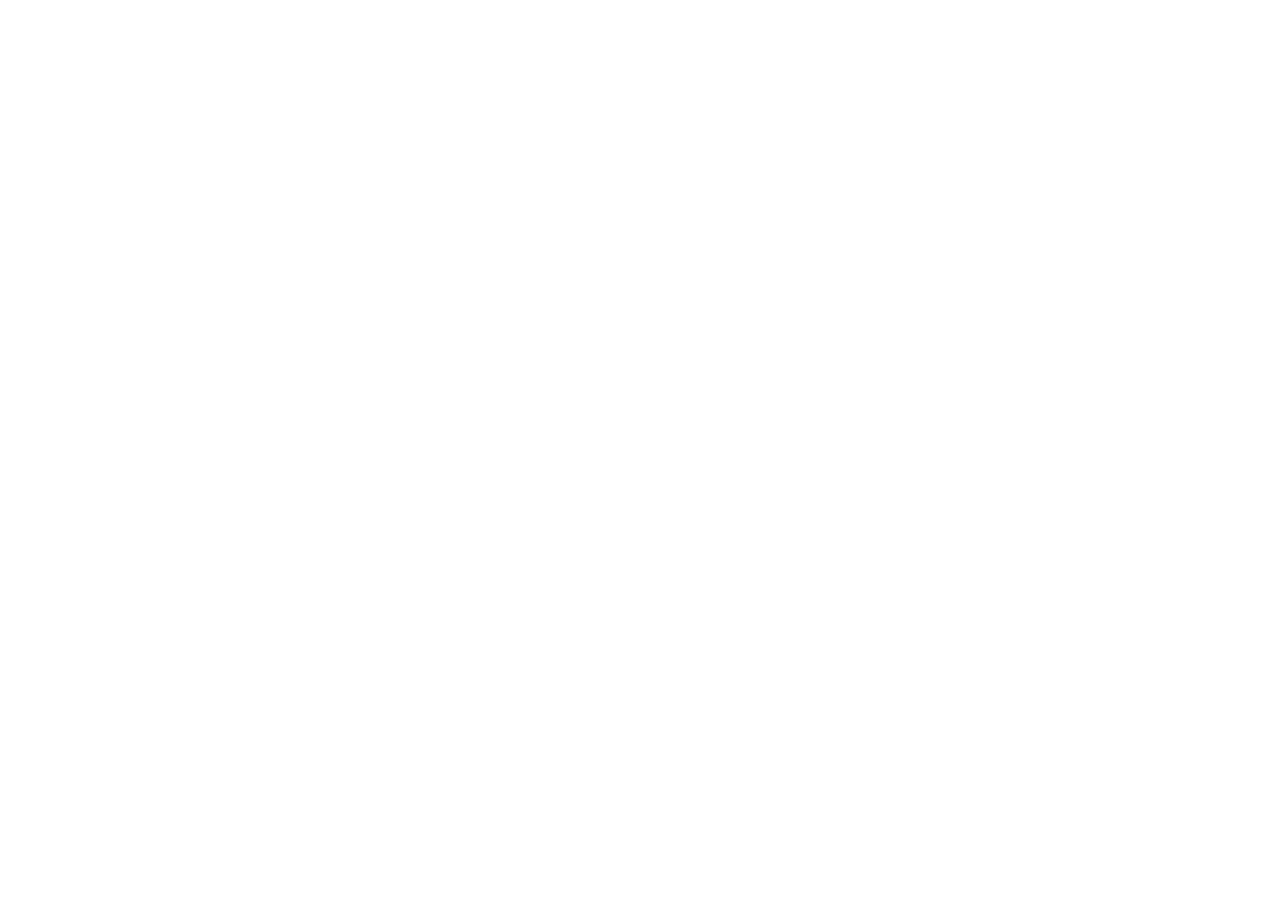
==== index.html @ 2296fc67 "Start" ====
<!DOCTYPE html>
<html lang="en">
  <head>
    <meta charset="UTF-8" />
    <meta name="viewport" content="width=device-width, initial-scale=1.0" />
    <title>NameShop</title>
    <link rel="preconnect" href="https://fonts.googleapis.com" />
    <link rel="preconnect" href="https://fonts.gstatic.com" crossorigin />
    <link
      href="https://fonts.googleapis.com/css2?family=Inter:ital,opsz,wght@0,14..32,100..900;1,14..32,100..900&family=Montserrat:ital,wght@0,100..900;1,100..900&display=swap"
      rel="stylesheet"
    />
  </head>
  <body>
    <header class="navbar">
      <div class="container">
        
      </div>
      <!-- /.container -->
    </header>
  </body>
</html>
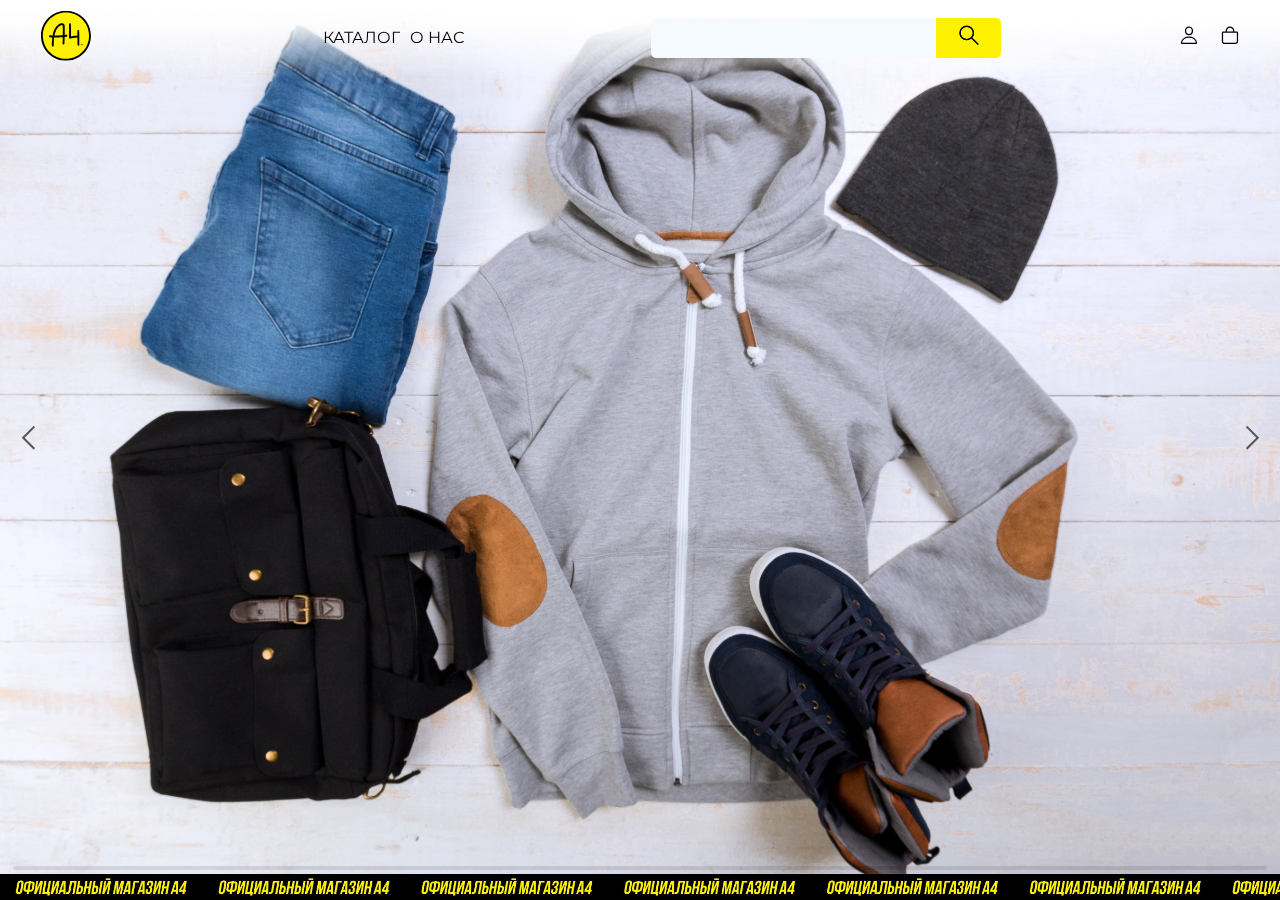
==== commit f0558e98: "Made header, banner and running-line" ====
--- a/index.html
+++ b/index.html
@@ -10,13 +10,100 @@
       href="https://fonts.googleapis.com/css2?family=Inter:ital,opsz,wght@0,14..32,100..900;1,14..32,100..900&family=Montserrat:ital,wght@0,100..900;1,100..900&display=swap"
       rel="stylesheet"
     />
+    <link
+      rel="stylesheet"
+      href="https://cdn.jsdelivr.net/npm/swiper@11/swiper-bundle.min.css"
+    />
+    <link rel="stylesheet" href="css/style.css" />
   </head>
   <body>
     <header class="navbar">
       <div class="container">
-        
+        <div class="navbar-top">
+          <a href="#" class="logo">
+            <img src="img/logo.svg" alt="Logo: NameShop" class="logo__image" />
+          </a>
+
+          <nav class="nav">
+            <a href="#" class="nav__links">Каталог</a>
+            <a href="#" class="nav__links">О нас</a>
+          </nav>
+
+          <form action="#" class="search">
+            <input type="text" class="search__input" placeholder="" />
+            <button class="search__button">
+              <img src="img/icon/search.svg" alt="Icon: search" />
+            </button>
+          </form>
+
+          <div class="fav">
+            <a href="#" class="fav__user">
+              <img
+                src="img/icon/user.svg"
+                alt="Icon: User"
+                class="fav__user-icon"
+              />
+            </a>
+            <a href="#" class="fav__cart">
+              <img
+                src="img/icon/shoppingCart.svg"
+                alt="Icon: cart"
+                class="fav__cart-icon"
+              />
+            </a>
+          </div>
+          <!-- /.fav -->
+        </div>
+        <!-- /.navbar-top -->
       </div>
       <!-- /.container -->
     </header>
+    <section class="banners">
+      <!-- Slider main container -->
+      <div class="swiper banners-slider">
+        <!-- Additional required wrapper -->
+        <div class="swiper-wrapper">
+          <!-- Slides -->
+          <div class="swiper-slide banners-slider__item">
+            <img
+              class="banners-slider__image"
+              src="img/bunners/bunner1.jpg"
+              alt="slide"
+            />
+          </div>
+          <div class="swiper-slide banners-slider__item">
+            <img
+              class="banners-slider__image"
+              src="img/bunners/bunner2.jpg"
+              alt="slide"
+            />
+          </div>
+          <div class="swiper-slide banners-slider__item">
+            <img
+              class="banners-slider__image"
+              src="img/bunners/bunner3.jpg"
+              alt="slide"
+            />
+          </div>
+        </div>
+        <!-- If we need pagination -->
+        <div class="swiper-pagination"></div>
+
+        <!-- If we need navigation buttons -->
+        <button
+          class="banners-slider__button banners-slider__button--prev"
+        ></button>
+        <button
+          class="banners-slider__button banners-slider__button--next"
+        ></button>
+
+        <!-- If we need scrollbar -->
+        <div class="swiper-scrollbar"></div>
+      </div>
+      <div class="running-line"></div>
+    </section>
+
+    <script src="https://cdn.jsdelivr.net/npm/swiper@11/swiper-bundle.min.js"></script>
+    <script src="js/main.js"></script>
   </body>
 </html>
--- a/css/style.css
+++ b/css/style.css
@@ -0,0 +1,499 @@
+* {
+  box-sizing: border-box;
+}
+
+body {
+  font-family: "Montserrat", sans-serif;
+  color: #000;
+  background-color: #fff;
+}
+
+.container {
+  max-width: 1840px;
+  margin: auto;
+}
+
+img {
+  max-width: 100%;
+}
+
+/*! normalize.css v8.0.1 | MIT License | github.com/necolas/normalize.css */
+/* Document
+   ========================================================================== */
+/**
+ * 1. Correct the line height in all browsers.
+ * 2. Prevent adjustments of font size after orientation changes in iOS.
+ */
+html {
+  line-height: 1.15;
+  /* 1 */
+  -webkit-text-size-adjust: 100%;
+  /* 2 */
+}
+
+/* Sections
+   ========================================================================== */
+/**
+ * Remove the margin in all browsers.
+ */
+body {
+  margin: 0;
+}
+
+/**
+ * Render the `main` element consistently in IE.
+ */
+main {
+  display: block;
+}
+
+/**
+ * Correct the font size and margin on `h1` elements within `section` and
+ * `article` contexts in Chrome, Firefox, and Safari.
+ */
+h1 {
+  font-size: 2em;
+  margin: 0.67em 0;
+}
+
+/* Grouping content
+   ========================================================================== */
+/**
+ * 1. Add the correct box sizing in Firefox.
+ * 2. Show the overflow in Edge and IE.
+ */
+hr {
+  box-sizing: content-box;
+  /* 1 */
+  height: 0;
+  /* 1 */
+  overflow: visible;
+  /* 2 */
+}
+
+/**
+ * 1. Correct the inheritance and scaling of font size in all browsers.
+ * 2. Correct the odd `em` font sizing in all browsers.
+ */
+pre {
+  font-family: monospace, monospace;
+  /* 1 */
+  font-size: 1em;
+  /* 2 */
+}
+
+/* Text-level semantics
+   ========================================================================== */
+/**
+ * Remove the gray background on active links in IE 10.
+ */
+a {
+  background-color: transparent;
+}
+
+/**
+ * 1. Remove the bottom border in Chrome 57-
+ * 2. Add the correct text decoration in Chrome, Edge, IE, Opera, and Safari.
+ */
+abbr[title] {
+  border-bottom: none;
+  /* 1 */
+  text-decoration: underline;
+  /* 2 */
+  -webkit-text-decoration: underline dotted;
+          text-decoration: underline dotted;
+  /* 2 */
+}
+
+/**
+ * Add the correct font weight in Chrome, Edge, and Safari.
+ */
+b,
+strong {
+  font-weight: bolder;
+}
+
+/**
+ * 1. Correct the inheritance and scaling of font size in all browsers.
+ * 2. Correct the odd `em` font sizing in all browsers.
+ */
+code,
+kbd,
+samp {
+  font-family: monospace, monospace;
+  /* 1 */
+  font-size: 1em;
+  /* 2 */
+}
+
+/**
+ * Add the correct font size in all browsers.
+ */
+small {
+  font-size: 80%;
+}
+
+/**
+ * Prevent `sub` and `sup` elements from affecting the line height in
+ * all browsers.
+ */
+sub,
+sup {
+  font-size: 75%;
+  line-height: 0;
+  position: relative;
+  vertical-align: baseline;
+}
+
+sub {
+  bottom: -0.25em;
+}
+
+sup {
+  top: -0.5em;
+}
+
+/* Embedded content
+   ========================================================================== */
+/**
+ * Remove the border on images inside links in IE 10.
+ */
+img {
+  border-style: none;
+}
+
+/* Forms
+   ========================================================================== */
+/**
+ * 1. Change the font styles in all browsers.
+ * 2. Remove the margin in Firefox and Safari.
+ */
+button,
+input,
+optgroup,
+select,
+textarea {
+  font-family: inherit;
+  /* 1 */
+  font-size: 100%;
+  /* 1 */
+  line-height: 1.15;
+  /* 1 */
+  margin: 0;
+  /* 2 */
+}
+
+/**
+ * Show the overflow in IE.
+ * 1. Show the overflow in Edge.
+ */
+button,
+input {
+  /* 1 */
+  overflow: visible;
+}
+
+/**
+ * Remove the inheritance of text transform in Edge, Firefox, and IE.
+ * 1. Remove the inheritance of text transform in Firefox.
+ */
+button,
+select {
+  /* 1 */
+  text-transform: none;
+}
+
+/**
+ * Correct the inability to style clickable types in iOS and Safari.
+ */
+button,
+[type=button],
+[type=reset],
+[type=submit] {
+  -webkit-appearance: button;
+}
+
+/**
+ * Remove the inner border and padding in Firefox.
+ */
+button::-moz-focus-inner,
+[type=button]::-moz-focus-inner,
+[type=reset]::-moz-focus-inner,
+[type=submit]::-moz-focus-inner {
+  border-style: none;
+  padding: 0;
+}
+
+/**
+ * Restore the focus styles unset by the previous rule.
+ */
+button:-moz-focusring,
+[type=button]:-moz-focusring,
+[type=reset]:-moz-focusring,
+[type=submit]:-moz-focusring {
+  outline: 1px dotted ButtonText;
+}
+
+/**
+ * Correct the padding in Firefox.
+ */
+fieldset {
+  padding: 0.35em 0.75em 0.625em;
+}
+
+/**
+ * 1. Correct the text wrapping in Edge and IE.
+ * 2. Correct the color inheritance from `fieldset` elements in IE.
+ * 3. Remove the padding so developers are not caught out when they zero out
+ *    `fieldset` elements in all browsers.
+ */
+legend {
+  box-sizing: border-box;
+  /* 1 */
+  color: inherit;
+  /* 2 */
+  display: table;
+  /* 1 */
+  max-width: 100%;
+  /* 1 */
+  padding: 0;
+  /* 3 */
+  white-space: normal;
+  /* 1 */
+}
+
+/**
+ * Add the correct vertical alignment in Chrome, Firefox, and Opera.
+ */
+progress {
+  vertical-align: baseline;
+}
+
+/**
+ * Remove the default vertical scrollbar in IE 10+.
+ */
+textarea {
+  overflow: auto;
+}
+
+/**
+ * 1. Add the correct box sizing in IE 10.
+ * 2. Remove the padding in IE 10.
+ */
+[type=checkbox],
+[type=radio] {
+  box-sizing: border-box;
+  /* 1 */
+  padding: 0;
+  /* 2 */
+}
+
+/**
+ * Correct the cursor style of increment and decrement buttons in Chrome.
+ */
+[type=number]::-webkit-inner-spin-button,
+[type=number]::-webkit-outer-spin-button {
+  height: auto;
+}
+
+/**
+ * 1. Correct the odd appearance in Chrome and Safari.
+ * 2. Correct the outline style in Safari.
+ */
+[type=search] {
+  -webkit-appearance: textfield;
+  /* 1 */
+  outline-offset: -2px;
+  /* 2 */
+}
+
+/**
+ * Remove the inner padding in Chrome and Safari on macOS.
+ */
+[type=search]::-webkit-search-decoration {
+  -webkit-appearance: none;
+}
+
+/**
+ * 1. Correct the inability to style clickable types in iOS and Safari.
+ * 2. Change font properties to `inherit` in Safari.
+ */
+::-webkit-file-upload-button {
+  -webkit-appearance: button;
+  /* 1 */
+  font: inherit;
+  /* 2 */
+}
+
+/* Interactive
+   ========================================================================== */
+/*
+ * Add the correct display in Edge, IE 10+, and Firefox.
+ */
+details {
+  display: block;
+}
+
+/*
+ * Add the correct display in all browsers.
+ */
+summary {
+  display: list-item;
+}
+
+/* Misc
+   ========================================================================== */
+/**
+ * Add the correct display in IE 10+.
+ */
+template {
+  display: none;
+}
+
+/**
+ * Add the correct display in IE 10.
+ */
+[hidden] {
+  display: none;
+}
+
+.navbar {
+  position: fixed;
+  top: 0;
+  width: 100%;
+  background: linear-gradient(180deg, rgb(255, 255, 255) 0%, rgba(255, 255, 255, 0.9) 31%, rgba(255, 255, 255, 0) 100%);
+  z-index: 100;
+}
+.navbar-top {
+  display: flex;
+  justify-content: space-between;
+  align-items: center;
+  padding-top: 10px;
+  padding-bottom: 15px;
+  margin-right: 40px;
+  margin-left: 40px;
+}
+
+.nav {
+  display: flex;
+  justify-content: space-between;
+  margin-left: 55px;
+}
+.nav__links {
+  font-weight: 400;
+  font-size: 16px;
+  text-transform: uppercase;
+  text-decoration: none;
+  color: #000;
+  margin-right: 10px;
+}
+.nav__links:hover {
+  border-bottom: 3px solid #FFF200;
+}
+
+.search {
+  display: flex;
+  position: relative;
+  overflow: hidden;
+  border-radius: 5px;
+  height: 40px;
+}
+.search__input {
+  width: 350px;
+  height: 100%;
+  padding-left: 23px;
+  padding-right: 75px;
+  background: #f5fafe;
+  border: none;
+  outline: none;
+  font-weight: 400;
+  font-size: 18px;
+  line-height: 15px;
+  color: #000;
+}
+.search__button {
+  position: absolute;
+  top: 0;
+  right: 0;
+  height: 100%;
+  width: 65px;
+  border: none;
+  cursor: pointer;
+  background-color: #FFF200;
+}
+
+.fav {
+  display: flex;
+  justify-content: space-between;
+  align-items: center;
+}
+.fav__user {
+  width: 21px;
+}
+.fav__user-icon {
+  width: 100%;
+}
+.fav__cart {
+  width: 21px;
+  margin-left: 20px;
+}
+.fav__cart-icon {
+  width: 100%;
+}
+
+.banners {
+  position: relative;
+  display: block;
+}
+.banners-slider {
+  height: calc(100vh - 26px);
+  padding: 0 !important;
+}
+.banners-slider__button {
+  position: absolute;
+  top: 50%;
+  transform: translateY(-50%);
+  z-index: 101;
+  width: 30px;
+  height: 30px;
+  border: none;
+  background-color: transparent;
+  cursor: pointer;
+  background-repeat: no-repeat;
+  background-position: center;
+}
+.banners-slider__button--next {
+  right: 18px;
+  background-image: url(../../img/icon/next.svg);
+}
+.banners-slider__button--prev {
+  left: 18px;
+  background-image: url(../../img/icon/prev.svg);
+}
+.banners-slider__image {
+  -o-object-fit: cover;
+     object-fit: cover;
+  -o-object-position: center;
+     object-position: center;
+  width: 100%;
+  height: 100%;
+}
+
+.running-line {
+  display: block;
+  background: url(../../img/merquee.jpg) repeat-x;
+  background-color: black;
+  background-size: auto 100%;
+  width: 100%;
+  height: 26px;
+  animation: bg-line-animate 8s linear infinite;
+}
+
+@keyframes bg-line-animate {
+  from {
+    background-position: 0px 0px;
+  }
+  to {
+    background-position: 203px 0px;
+  }
+}/*# sourceMappingURL=style.css.map */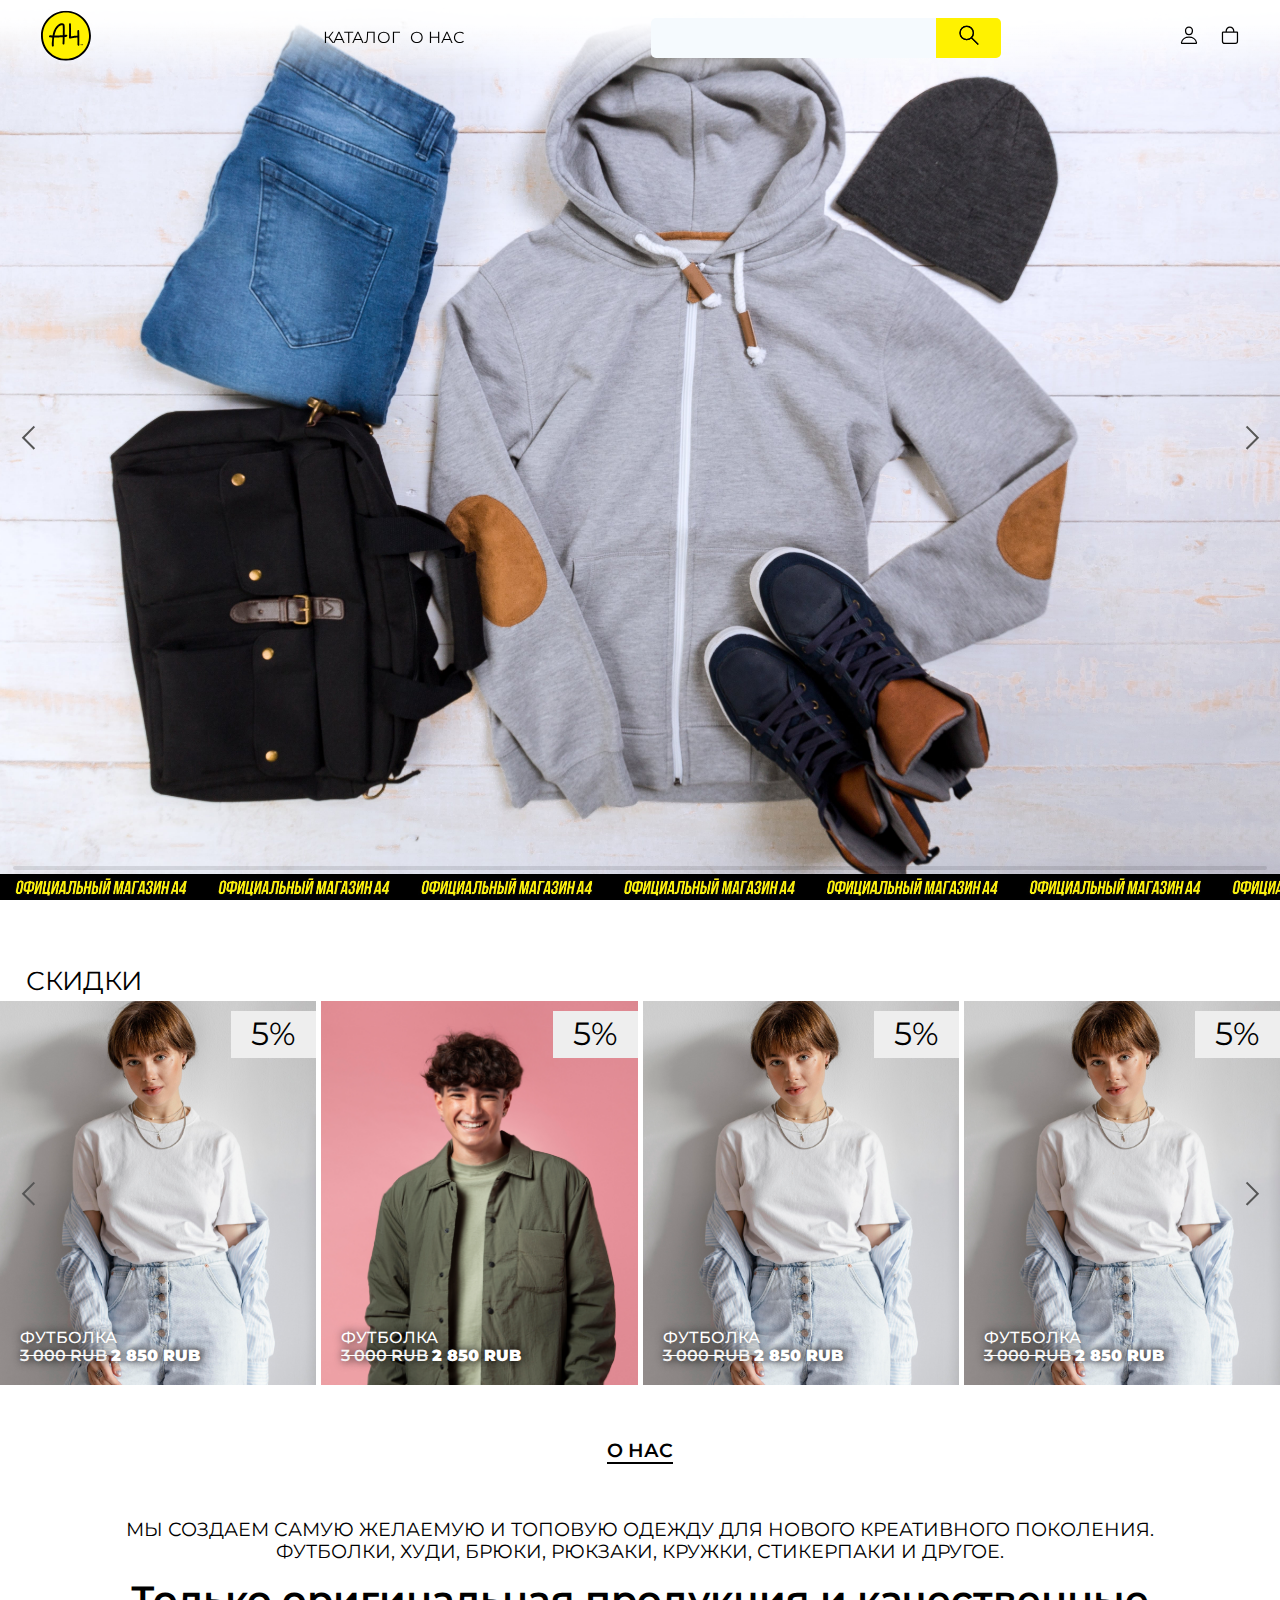
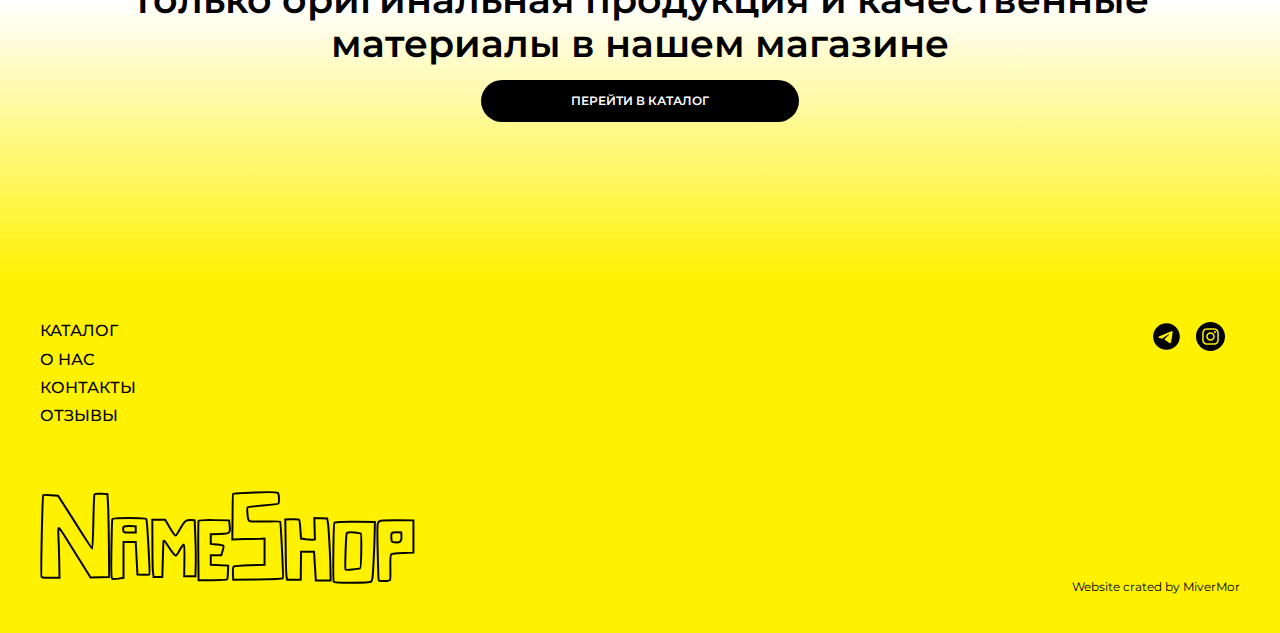
==== commit 6396861a: "Added blocks about, discounts, footer" ====
--- a/index.html
+++ b/index.html
@@ -102,7 +102,140 @@
       </div>
       <div class="running-line"></div>
     </section>
-
+    <section class="discounts">
+      <div class="discounts__title">Скидки</div>
+      <div class="swiper discounts-slider">
+        <!-- Additional required wrapper -->
+        <div class="swiper-wrapper">
+          <!-- Slides -->
+          <div class="swiper-slide discounts-slider__item">
+            <a
+              href="#"
+              class="discounts-slider__link"
+              style="background-image: url(../../img/discounts/dis1.jpg)"
+            >
+              <div class="discounts-slider__title">Футболка</div>
+              <div class="discounts-slider__price">
+                <s>3&nbsp;000 RUB</s>
+                <b>2&nbsp;850 RUB</b>
+              </div>
+              <span class="discounts-slider__discount">5%</span>
+            </a>
+          </div>
+          <div class="swiper-slide discounts-slider__item">
+            <a
+              href="#"
+              class="discounts-slider__link"
+              style="background-image: url(../../img/discounts/dis2.jpg)"
+            >
+              <div class="discounts-slider__title">Футболка</div>
+              <div class="discounts-slider__price">
+                <s>3&nbsp;000 RUB</s>
+                <b>2&nbsp;850 RUB</b>
+              </div>
+              <span class="discounts-slider__discount">5%</span>
+            </a>
+          </div>
+          <div class="swiper-slide discounts-slider__item">
+            <a
+              href="#"
+              class="discounts-slider__link"
+              style="background-image: url(../../img/discounts/dis1.jpg)"
+            >
+              <div class="discounts-slider__title">Футболка</div>
+              <div class="discounts-slider__price">
+                <s>3&nbsp;000 RUB</s>
+                <b>2&nbsp;850 RUB</b>
+              </div>
+              <span class="discounts-slider__discount">5%</span>
+            </a>
+          </div>
+          <div class="swiper-slide discounts-slider__item">
+            <a
+              href="#"
+              class="discounts-slider__link"
+              style="background-image: url(../../img/discounts/dis1.jpg)"
+            >
+              <div class="discounts-slider__title">Футболка</div>
+              <div class="discounts-slider__price">
+                <s>3&nbsp;000 RUB</s>
+                <b>2&nbsp;850 RUB</b>
+              </div>
+              <span class="discounts-slider__discount">5%</span>
+            </a>
+          </div>
+          <div class="swiper-slide discounts-slider__item">
+            <a
+              href="#"
+              class="discounts-slider__link"
+              style="background-image: url(../../img/discounts/dis1.jpg)"
+            >
+              <div class="discounts-slider__title">Футболка</div>
+              <div class="discounts-slider__price">
+                <s>3&nbsp;000 RUB</s>
+                <b>2&nbsp;850 RUB</b>
+              </div>
+              <span class="discounts-slider__discount">5%</span>
+            </a>
+          </div>
+        </div>
+        <!-- If we need navigation buttons -->
+        <button
+          class="discounts-slider__button discounts-slider__button--prev"
+        ></button>
+        <button
+          class="discounts-slider__button discounts-slider__button--next"
+        ></button>
+      </div>
+    </section>
+    <section class="about">
+      <div class="about__title">О нас</div>
+      <p>
+        Мы создаем самую желаемую и топовую одежду для нового креативного
+        поколения. <br />
+
+        Футболки, худи, брюки, рюкзаки, кружки, стикерпаки и другое.
+      </p>
+      <div class="about__accent">
+        Только оригинальная продукция и качественные материалы в нашем магазине
+      </div>
+      <!-- /.about__accent -->
+      <a href="#" class="button about__button">Перейти в каталог</a>
+    </section>
+    <footer class="footer">
+      <div class="footer__menu">
+        <ul>
+          <li>
+            <a href="#">Каталог</a>
+          </li>
+          <li>
+            <a href="#">О Нас</a>
+          </li>
+          <li>
+            <a href="#">Контакты</a>
+          </li>
+          <li>
+            <a href="#">Отзывы</a>
+          </li>
+        </ul>
+      </div>
+      <!-- /.footer__menu -->
+      <div class="footer__social">
+        <a href="#">
+          <img src="img/icon/telegram.svg" alt="telegram" />
+        </a>
+        <a href="#">
+          <img src="img/icon/instagram.svg" alt="instagram" />
+        </a>
+      </div>
+      <!-- /.footer__cosial -->
+      <div class="footer__logo">NameShop</div>
+      <!-- /.footer__logo -->
+      <div class="footer__author">
+        <a href="#">Website crated by MiverMor</a>
+      </div>
+      <!-- /.footer__author -->
+    </footer>
     <script src="https://cdn.jsdelivr.net/npm/swiper@11/swiper-bundle.min.js"></script>
     <script src="js/main.js"></script>
   </body>
--- a/css/style.css
+++ b/css/style.css
@@ -3,11 +3,15 @@
 }
 
 body {
-  font-family: "Montserrat", sans-serif;
+  font-family: "Montserrat", serif;
   color: #000;
   background-color: #fff;
 }
 
+@font-face {
+  font-family: "Starcatcher";
+  src: url("/fonts/Starcatcher.ttf");
+}
 .container {
   max-width: 1840px;
   margin: auto;
@@ -15,6 +19,25 @@
 
 img {
   max-width: 100%;
+}
+
+.button {
+  box-sizing: border-box;
+  font-weight: 400;
+  text-transform: uppercase;
+  display: inline-flex;
+  justify-content: center;
+  align-items: center;
+  border: none;
+  border-radius: 5px;
+  background-color: #ddd;
+  color: #000;
+  font-size: 18px;
+  cursor: pointer;
+  line-height: 1em;
+  padding: 5px 10px 3px;
+  text-decoration: none !important;
+  text-align: center;
 }
 
 /*! normalize.css v8.0.1 | MIT License | github.com/necolas/normalize.css */
@@ -496,4 +519,189 @@
   to {
     background-position: 203px 0px;
   }
+}
+.discounts {
+  width: 100%;
+  display: flex;
+  flex-flow: column;
+  margin: 40px 0;
+}
+.discounts__title {
+  font-size: 2vw;
+  text-transform: uppercase;
+  padding: 2vw 2vw 0.5vw;
+}
+.discounts-slider {
+  width: 100%;
+}
+.discounts-slider__item {
+  margin: 0;
+  overflow-x: hidden;
+  width: 20%;
+}
+.discounts-slider__link {
+  display: flex;
+  margin: 0;
+  flex-flow: column;
+  justify-content: flex-end;
+  background-size: cover;
+  background-color: #e4ddd9;
+  background-repeat: no-repeat;
+  background-position: 50% 50%;
+  height: 30vw;
+  padding: 20px;
+  box-sizing: border-box;
+  text-decoration: none !important;
+}
+.discounts-slider__title {
+  font-size: 16px;
+  font-weight: 500;
+  color: white;
+  display: flex;
+  justify-content: space-between;
+  text-decoration: none !important;
+  text-transform: uppercase;
+  text-shadow: #000 1px 0 10px;
+}
+.discounts-slider__price {
+  font-size: 16px;
+  font-weight: 600;
+  color: white;
+  text-shadow: #000 1px 0 10px;
+}
+.discounts-slider__discount {
+  position: absolute;
+  top: 10px;
+  right: 0;
+  padding: 5px 20px;
+  background: #eee;
+  color: #000;
+  font-size: 2em;
+}
+.discounts-slider__button {
+  position: absolute;
+  top: 50%;
+  transform: translateY(-50%);
+  z-index: 101;
+  width: 30px;
+  height: 30px;
+  border: none;
+  background-color: transparent;
+  cursor: pointer;
+  background-repeat: no-repeat;
+  background-position: center;
+}
+.discounts-slider__button--next {
+  right: 18px;
+  background-image: url(../../img/icon/next.svg);
+}
+.discounts-slider__button--prev {
+  left: 18px;
+  background-image: url(../../img/icon/prev.svg);
+}
+
+.about {
+  margin: 55px 0 0;
+  display: flex;
+  flex-direction: column;
+  align-items: center;
+  padding: 0 40px 160px;
+  background: linear-gradient(0deg, #FFF201 0%, #FFF 280px);
+  box-sizing: border-box;
+  width: 100%;
+  overflow-x: auto;
+  font-size: 19px;
+}
+.about__title {
+  margin: 0 0 55px;
+  font-weight: 600;
+  text-transform: uppercase;
+  font-size: 1em;
+  border-bottom: 2px solid #000;
+  color: #000;
+  text-decoration: none;
+}
+.about p {
+  font-weight: 400;
+  font-size: 1em;
+  text-align: center;
+  text-transform: uppercase;
+  margin: 0 0 15px;
+}
+.about__accent {
+  font-size: 2em;
+  text-align: center;
+  font-weight: 600;
+  margin: 0 0 15px;
+}
+.about__button {
+  font-size: 12px;
+  font-weight: 600;
+  padding: 15px 90px;
+  background-color: black;
+  color: white;
+  border-radius: 40px;
+}
+
+.footer {
+  display: flex;
+  flex-flow: row wrap;
+  padding: 40px;
+  background: #FFF200;
+  justify-content: space-between;
+}
+.footer div {
+  width: 50%;
+}
+.footer__menu {
+  display: flex;
+  flex-flow: row nowrap;
+}
+.footer__menu ul {
+  list-style: none;
+  margin: 0;
+  padding: 0;
+  width: 190px;
+}
+.footer__menu li {
+  margin: 0 0 10px;
+}
+.footer__menu a {
+  font-weight: 500;
+  text-transform: uppercase;
+  font-size: 16px;
+  color: #000;
+  text-decoration: none;
+}
+.footer__social {
+  display: flex;
+  justify-content: flex-end;
+  flex-flow: row;
+}
+.footer__social a {
+  margin: 0 15px 0 0;
+}
+.footer__social img {
+  height: 29px;
+}
+.footer__logo {
+  font-family: Starcatcher;
+  font-size: 130px;
+  color: #FFF200;
+  margin: 60px 0 0;
+  -webkit-text-stroke: 2px black;
+  line-height: 75%;
+  transition: 0.3s;
+}
+.footer__author {
+  position: relative;
+}
+.footer__author a {
+  position: absolute;
+  right: 0;
+  bottom: 0;
+  font-weight: normal;
+  font-size: 12px;
+  text-decoration: none;
+  color: #000;
 }/*# sourceMappingURL=style.css.map */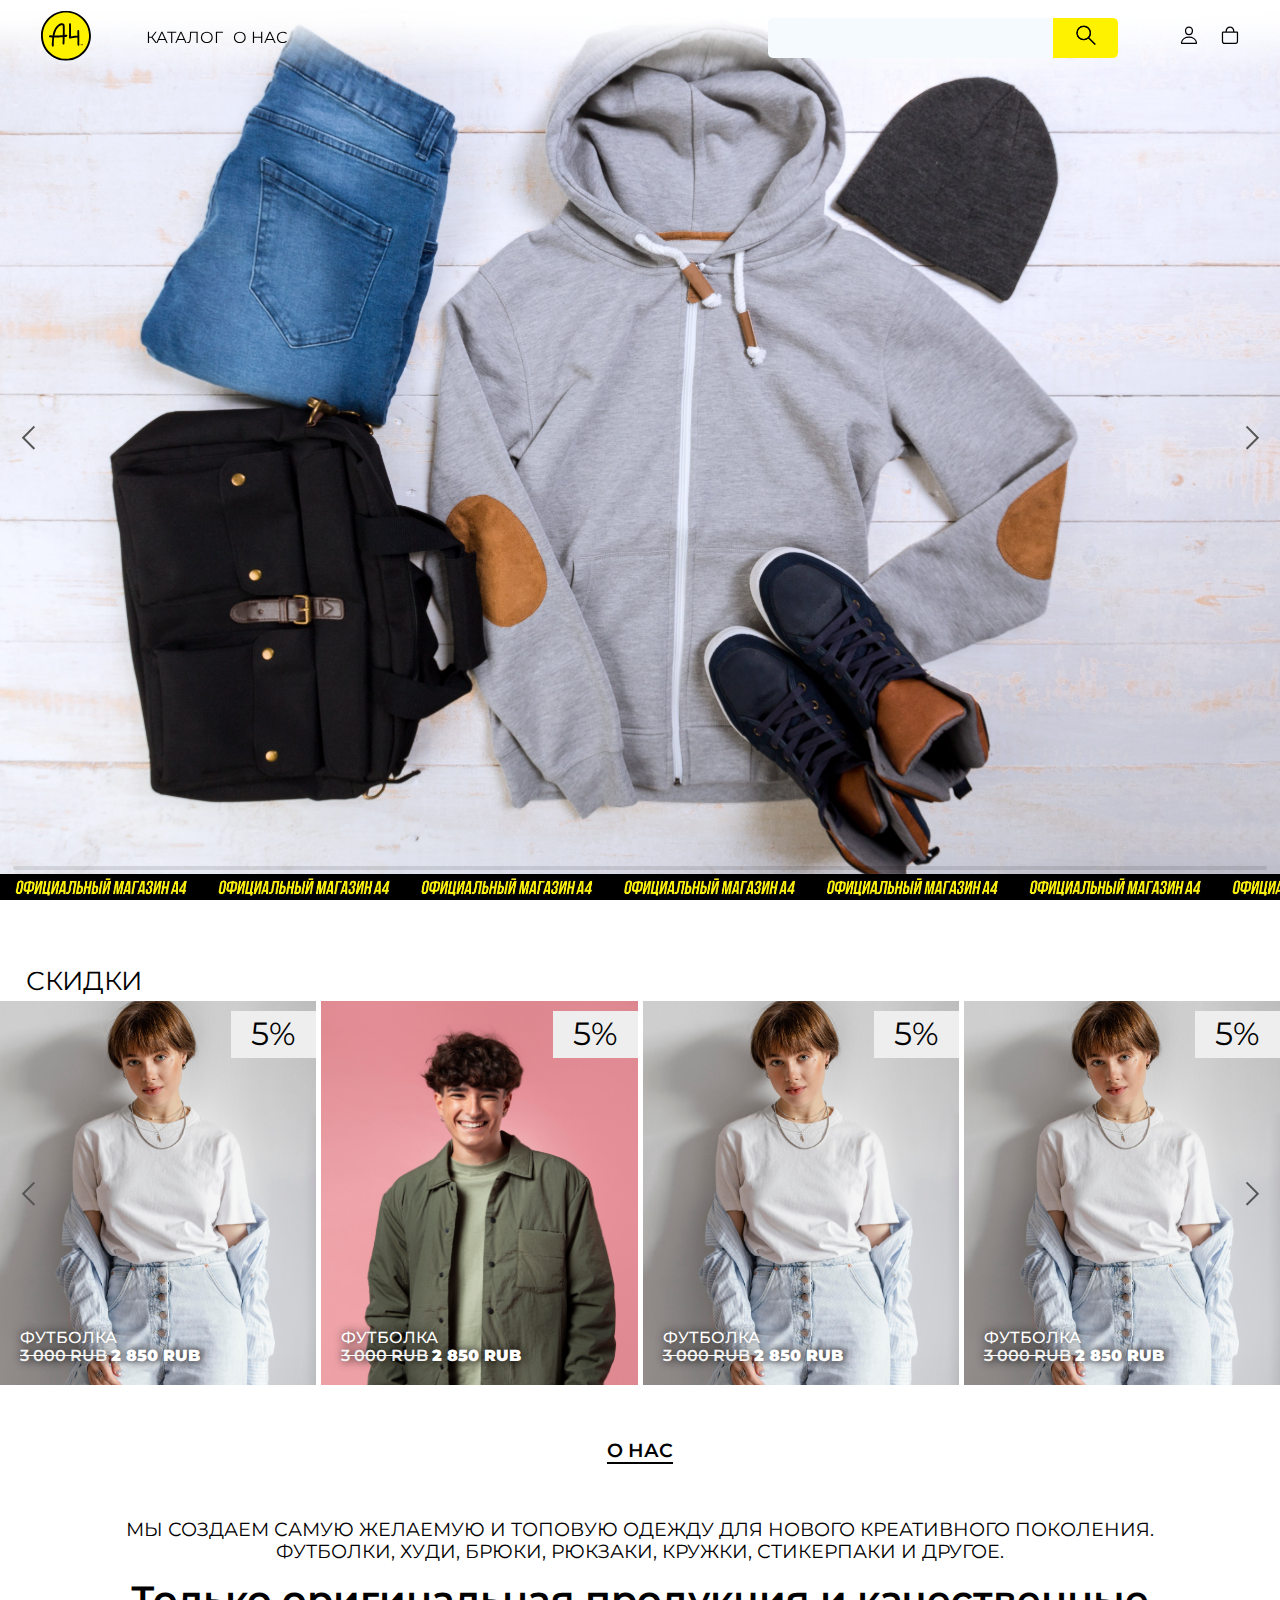
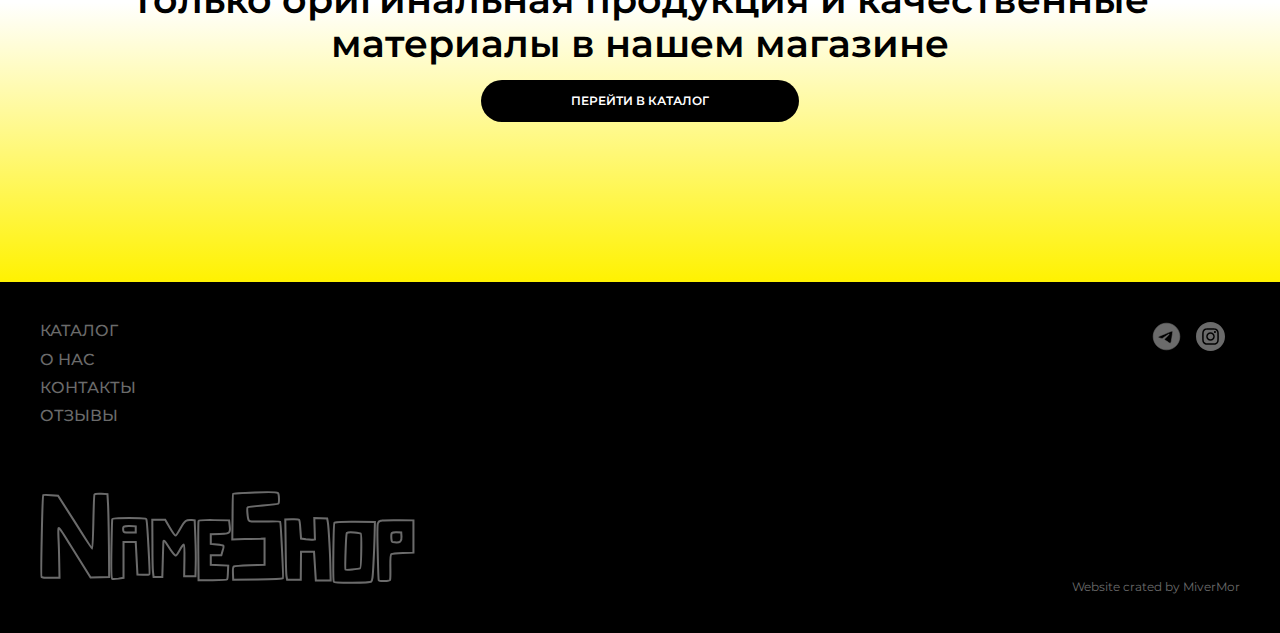
==== commit 693bce6c: "added a catalog page and a catalog nav block" ====
--- a/index.html
+++ b/index.html
@@ -20,12 +20,12 @@
     <header class="navbar">
       <div class="container">
         <div class="navbar-top">
-          <a href="#" class="logo">
+          <a href="index.html" class="logo">
             <img src="img/logo.svg" alt="Logo: NameShop" class="logo__image" />
           </a>
 
           <nav class="nav">
-            <a href="#" class="nav__links">Каталог</a>
+            <a href="catalog.html" class="nav__links">Каталог</a>
             <a href="#" class="nav__links">О нас</a>
           </nav>
 
--- a/css/style.css
+++ b/css/style.css
@@ -385,14 +385,18 @@
   top: 0;
   width: 100%;
   background: linear-gradient(180deg, rgb(255, 255, 255) 0%, rgba(255, 255, 255, 0.9) 31%, rgba(255, 255, 255, 0) 100%);
+  transition: background-color 0.3s;
   z-index: 100;
+}
+.navbar__scrolled {
+  background-color: white;
 }
 .navbar-top {
   display: flex;
   justify-content: space-between;
   align-items: center;
   padding-top: 10px;
-  padding-bottom: 15px;
+  padding-bottom: 10px;
   margin-right: 40px;
   margin-left: 40px;
 }
@@ -401,6 +405,7 @@
   display: flex;
   justify-content: space-between;
   margin-left: 55px;
+  margin-right: auto;
 }
 .nav__links {
   font-weight: 400;
@@ -420,6 +425,7 @@
   overflow: hidden;
   border-radius: 5px;
   height: 40px;
+  margin-right: 60px;
 }
 .search__input {
   width: 350px;
@@ -647,7 +653,7 @@
   display: flex;
   flex-flow: row wrap;
   padding: 40px;
-  background: #FFF200;
+  background: black;
   justify-content: space-between;
 }
 .footer div {
@@ -670,8 +676,12 @@
   font-weight: 500;
   text-transform: uppercase;
   font-size: 16px;
-  color: #000;
+  color: #6B6B6B;
   text-decoration: none;
+}
+.footer__menu a:hover {
+  -webkit-text-decoration: underline #6B6B6B;
+          text-decoration: underline #6B6B6B;
 }
 .footer__social {
   display: flex;
@@ -687,9 +697,9 @@
 .footer__logo {
   font-family: Starcatcher;
   font-size: 130px;
-  color: #FFF200;
+  color: black;
   margin: 60px 0 0;
-  -webkit-text-stroke: 2px black;
+  -webkit-text-stroke: 2px #6B6B6B;
   line-height: 75%;
   transition: 0.3s;
 }
@@ -703,5 +713,79 @@
   font-weight: normal;
   font-size: 12px;
   text-decoration: none;
-  color: #000;
+  color: #6B6B6B;
+}
+
+.catalog-nav {
+  display: flex;
+  background: #F5F4F1;
+  padding: 190px 35px 20px;
+  flex-flow: row nowrap;
+  justify-content: start;
+  align-items: flex-start;
+  margin: -100px 0 0;
+  width: 100%;
+  box-sizing: border-box;
+}
+.catalog-nav__item {
+  font-size: 12px;
+  text-transform: uppercase;
+  color: #6B6B6B;
+  display: flex;
+  flex-flow: column;
+  align-items: center;
+  justify-content: flex-start;
+  text-decoration: none !important;
+  padding: 0 5px;
+  box-sizing: border-box;
+  filter: grayscale(1);
+}
+.catalog-nav__item:hover {
+  color: black;
+  filter: grayscale(0);
+}
+.catalog-nav__item--picture {
+  width: 60px;
+  height: 60px;
+  border-radius: 50%;
+  box-sizing: border-box;
+  position: relative;
+}
+.catalog-nav__item--picture img {
+  position: absolute;
+  left: 0;
+  top: 0;
+  width: 100%;
+  height: 100%;
+  -o-object-fit: cover;
+     object-fit: cover;
+  display: block;
+  border-radius: 50%;
+  border: 5px solid #fff;
+  z-index: 10;
+  box-sizing: border-box;
+}
+.catalog-nav__item--picture::after {
+  content: "";
+  display: block;
+  width: calc(100% + 2px);
+  height: calc(100% + 2px);
+  position: absolute;
+  left: -1px;
+  top: -1px;
+  z-index: 5;
+  background: #ddd;
+  border-radius: 50%;
+}
+.catalog-nav__item--title {
+  margin-top: 5px;
+  text-align: center;
+}
+
+.selected {
+  color: black;
+  filter: grayscale(0);
+}
+.selected--picture::after {
+  background: linear-gradient(45deg, #E3723B, #FBEE00);
 }/*# sourceMappingURL=style.css.map */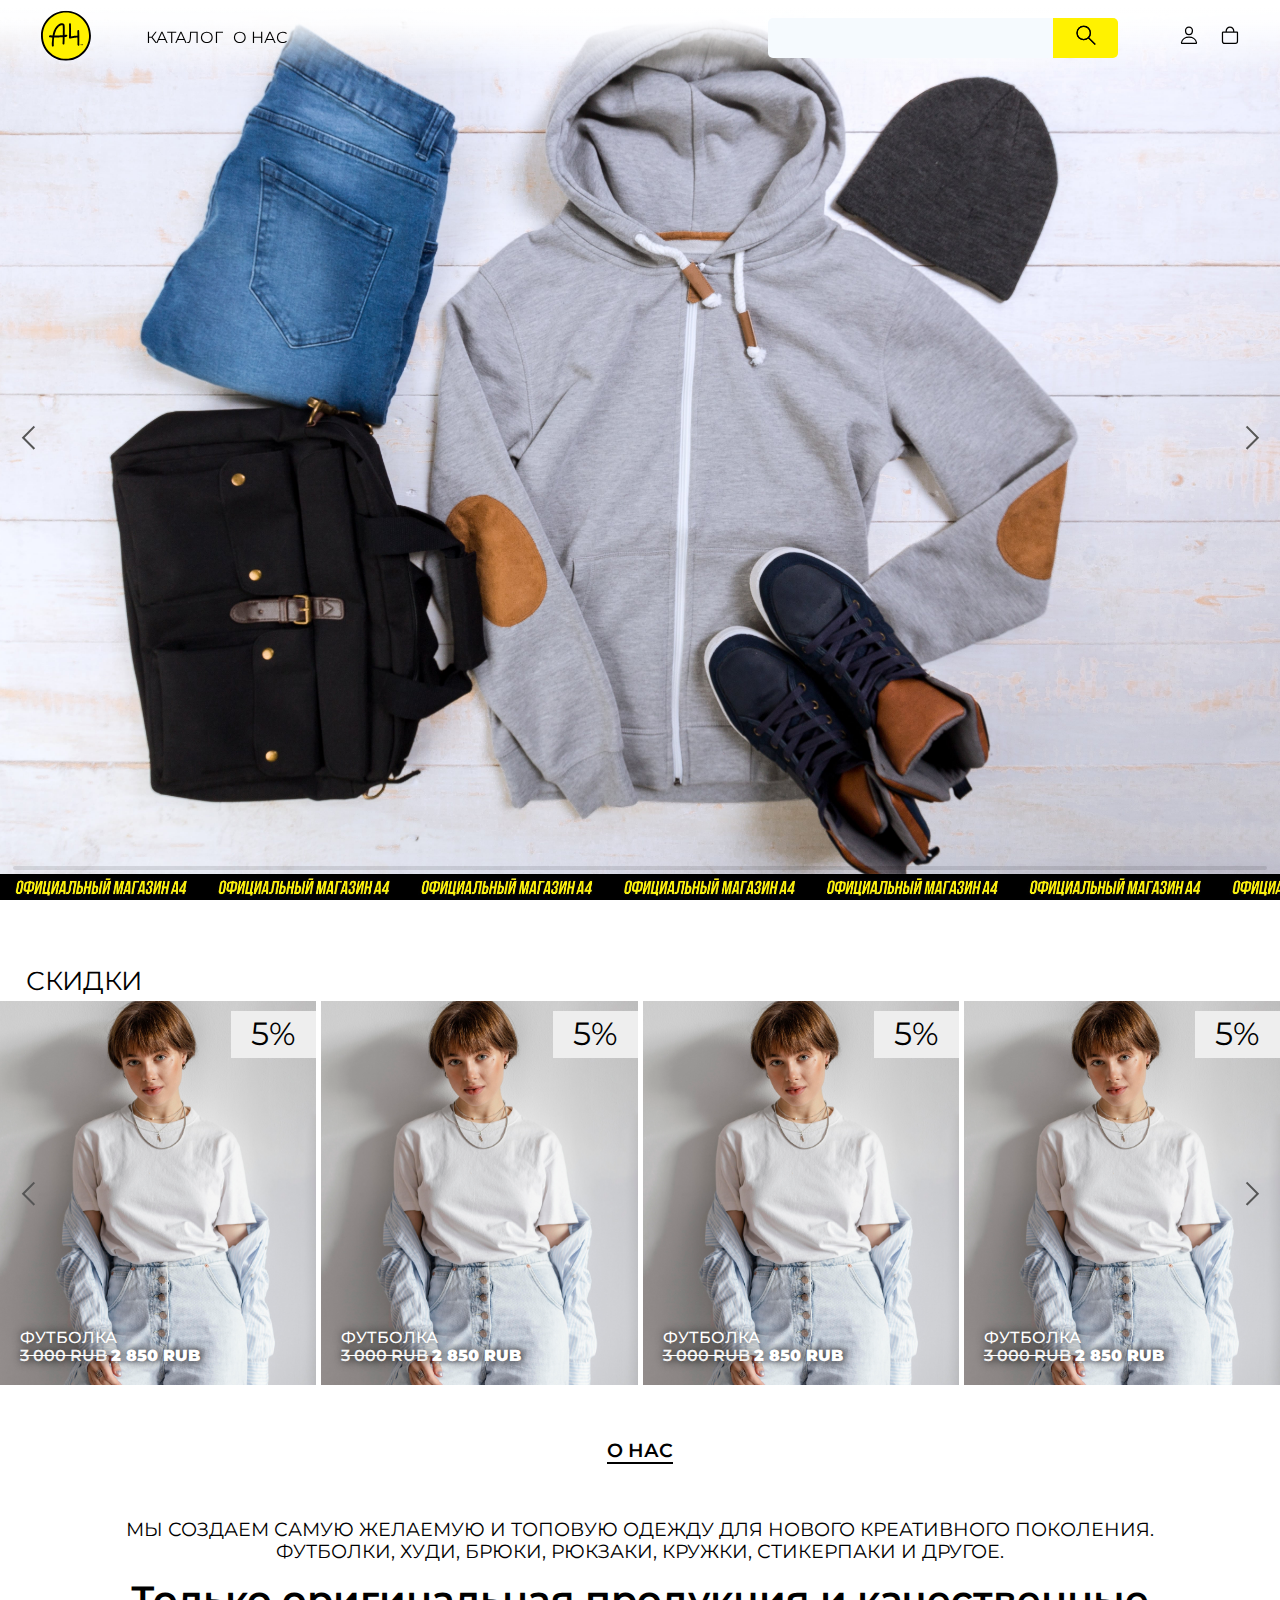
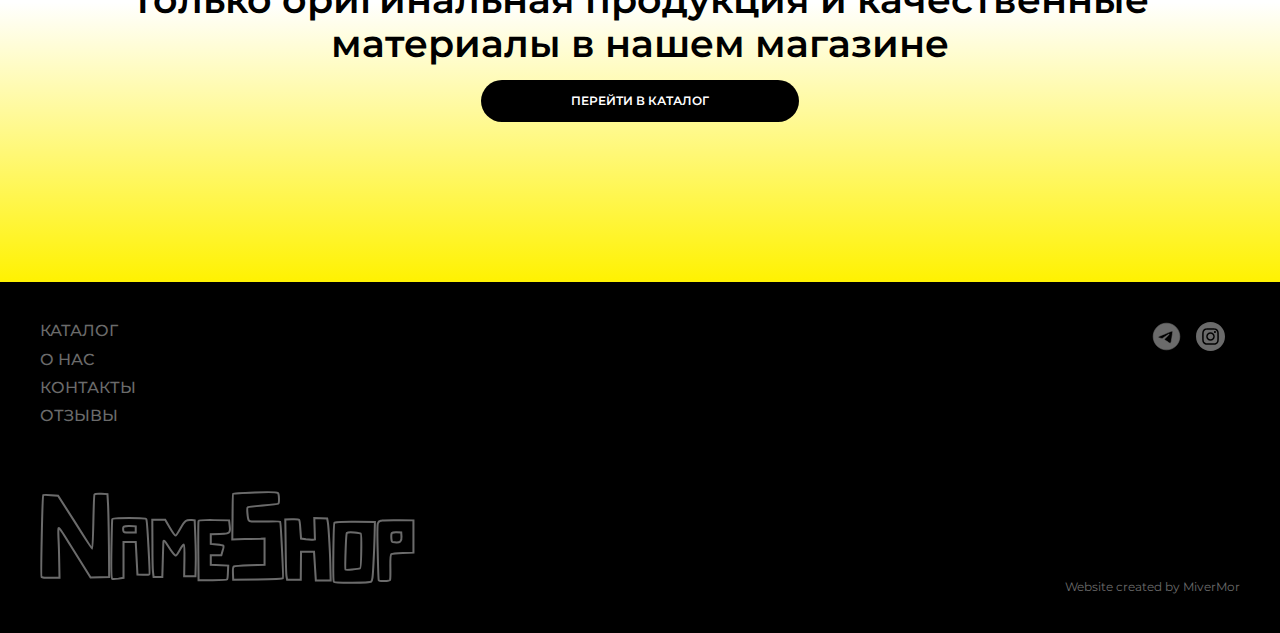
==== commit 450f6ab3: "catalog & card page finished" ====
--- a/index.html
+++ b/index.html
@@ -108,76 +108,91 @@
         <!-- Additional required wrapper -->
         <div class="swiper-wrapper">
           <!-- Slides -->
-          <div class="swiper-slide discounts-slider__item">
-            <a
-              href="#"
-              class="discounts-slider__link"
-              style="background-image: url(../../img/discounts/dis1.jpg)"
-            >
-              <div class="discounts-slider__title">Футболка</div>
-              <div class="discounts-slider__price">
-                <s>3&nbsp;000 RUB</s>
-                <b>2&nbsp;850 RUB</b>
-              </div>
-              <span class="discounts-slider__discount">5%</span>
-            </a>
-          </div>
-          <div class="swiper-slide discounts-slider__item">
-            <a
-              href="#"
-              class="discounts-slider__link"
-              style="background-image: url(../../img/discounts/dis2.jpg)"
-            >
-              <div class="discounts-slider__title">Футболка</div>
-              <div class="discounts-slider__price">
-                <s>3&nbsp;000 RUB</s>
-                <b>2&nbsp;850 RUB</b>
-              </div>
-              <span class="discounts-slider__discount">5%</span>
-            </a>
-          </div>
-          <div class="swiper-slide discounts-slider__item">
-            <a
-              href="#"
-              class="discounts-slider__link"
-              style="background-image: url(../../img/discounts/dis1.jpg)"
-            >
-              <div class="discounts-slider__title">Футболка</div>
-              <div class="discounts-slider__price">
-                <s>3&nbsp;000 RUB</s>
-                <b>2&nbsp;850 RUB</b>
-              </div>
-              <span class="discounts-slider__discount">5%</span>
-            </a>
-          </div>
-          <div class="swiper-slide discounts-slider__item">
-            <a
-              href="#"
-              class="discounts-slider__link"
-              style="background-image: url(../../img/discounts/dis1.jpg)"
-            >
-              <div class="discounts-slider__title">Футболка</div>
-              <div class="discounts-slider__price">
-                <s>3&nbsp;000 RUB</s>
-                <b>2&nbsp;850 RUB</b>
-              </div>
-              <span class="discounts-slider__discount">5%</span>
-            </a>
-          </div>
-          <div class="swiper-slide discounts-slider__item">
-            <a
-              href="#"
-              class="discounts-slider__link"
-              style="background-image: url(../../img/discounts/dis1.jpg)"
-            >
-              <div class="discounts-slider__title">Футболка</div>
-              <div class="discounts-slider__price">
-                <s>3&nbsp;000 RUB</s>
-                <b>2&nbsp;850 RUB</b>
-              </div>
-              <span class="discounts-slider__discount">5%</span>
-            </a>
-          </div>
+          <div class="swiper-slide discounts-slider__item product">
+            <a
+              href="#"
+              class="product__link"
+              style="background-image: url(../../img/discounts/dis1.jpg)"
+            >
+              <div class="product__title">Футболка</div>
+              <div class="product__price">
+                <s>3&nbsp;000 RUB</s>
+                <b>2&nbsp;850 RUB</b>
+              </div>
+              <span class="product__discount">5%</span>
+            </a>
+          </div>
+          <div class="swiper-slide discounts-slider__item product">
+            <a
+              href="#"
+              class="product__link"
+              style="background-image: url(../../img/discounts/dis1.jpg)"
+            >
+              <div class="product__title">Футболка</div>
+              <div class="product__price">
+                <s>3&nbsp;000 RUB</s>
+                <b>2&nbsp;850 RUB</b>
+              </div>
+              <span class="product__discount">5%</span>
+            </a>
+          </div>
+          <div class="swiper-slide discounts-slider__item product">
+            <a
+              href="#"
+              class="product__link"
+              style="background-image: url(../../img/discounts/dis1.jpg)"
+            >
+              <div class="product__title">Футболка</div>
+              <div class="product__price">
+                <s>3&nbsp;000 RUB</s>
+                <b>2&nbsp;850 RUB</b>
+              </div>
+              <span class="product__discount">5%</span>
+            </a>
+          </div>
+          <div class="swiper-slide discounts-slider__item product">
+            <a
+              href="#"
+              class="product__link"
+              style="background-image: url(../../img/discounts/dis1.jpg)"
+            >
+              <div class="product__title">Футболка</div>
+              <div class="product__price">
+                <s>3&nbsp;000 RUB</s>
+                <b>2&nbsp;850 RUB</b>
+              </div>
+              <span class="product__discount">5%</span>
+            </a>
+          </div>
+          <div class="swiper-slide discounts-slider__item product">
+            <a
+              href="#"
+              class="product__link"
+              style="background-image: url(../../img/discounts/dis1.jpg)"
+            >
+              <div class="product__title">Футболка</div>
+              <div class="product__price">
+                <s>3&nbsp;000 RUB</s>
+                <b>2&nbsp;850 RUB</b>
+              </div>
+              <span class="product__discount">5%</span>
+            </a>
+          </div>
+          <div class="swiper-slide discounts-slider__item product">
+            <a
+              href="#"
+              class="product__link"
+              style="background-image: url(../../img/discounts/dis1.jpg)"
+            >
+              <div class="product__title">Футболка</div>
+              <div class="product__price">
+                <s>3&nbsp;000 RUB</s>
+                <b>2&nbsp;850 RUB</b>
+              </div>
+              <span class="product__discount">5%</span>
+            </a>
+          </div>
+          <!-- swiper-slide -->
         </div>
         <!-- If we need navigation buttons -->
         <button
@@ -232,7 +247,7 @@
       <div class="footer__logo">NameShop</div>
       <!-- /.footer__logo -->
       <div class="footer__author">
-        <a href="#">Website crated by MiverMor</a>
+        <a href="#">Website created by MiverMor</a>
       </div>
       <!-- /.footer__author -->
     </footer>
--- a/css/style.css
+++ b/css/style.css
@@ -40,6 +40,15 @@
   text-align: center;
 }
 
+input[type=checkbox], input[type=radio] {
+  margin: 0;
+  width: 23px;
+  height: 23px;
+  display: inline-block;
+  vertical-align: middle;
+  accent-color: #000;
+}
+
 /*! normalize.css v8.0.1 | MIT License | github.com/necolas/normalize.css */
 /* Document
    ========================================================================== */
@@ -416,6 +425,9 @@
   margin-right: 10px;
 }
 .nav__links:hover {
+  border-bottom: 3px solid #FFF200;
+}
+.nav__current {
   border-bottom: 3px solid #FFF200;
 }
 
@@ -541,39 +553,7 @@
   width: 100%;
 }
 .discounts-slider__item {
-  margin: 0;
-  overflow-x: hidden;
   width: 20%;
-}
-.discounts-slider__link {
-  display: flex;
-  margin: 0;
-  flex-flow: column;
-  justify-content: flex-end;
-  background-size: cover;
-  background-color: #e4ddd9;
-  background-repeat: no-repeat;
-  background-position: 50% 50%;
-  height: 30vw;
-  padding: 20px;
-  box-sizing: border-box;
-  text-decoration: none !important;
-}
-.discounts-slider__title {
-  font-size: 16px;
-  font-weight: 500;
-  color: white;
-  display: flex;
-  justify-content: space-between;
-  text-decoration: none !important;
-  text-transform: uppercase;
-  text-shadow: #000 1px 0 10px;
-}
-.discounts-slider__price {
-  font-size: 16px;
-  font-weight: 600;
-  color: white;
-  text-shadow: #000 1px 0 10px;
 }
 .discounts-slider__discount {
   position: absolute;
@@ -716,6 +696,52 @@
   color: #6B6B6B;
 }
 
+.product {
+  margin: 0;
+  overflow-x: hidden;
+  position: relative;
+  width: 100%;
+}
+.product__link {
+  display: flex;
+  margin: 0;
+  flex-flow: column;
+  justify-content: flex-end;
+  background-size: cover;
+  background-color: #e4ddd9;
+  background-repeat: no-repeat;
+  background-position: 50% 50%;
+  height: 30vw;
+  padding: 20px;
+  box-sizing: border-box;
+  text-decoration: none !important;
+}
+.product__title {
+  font-size: 16px;
+  font-weight: 500;
+  color: white;
+  display: flex;
+  justify-content: space-between;
+  text-decoration: none !important;
+  text-transform: uppercase;
+  text-shadow: #000 1px 0 10px;
+}
+.product__price {
+  font-size: 16px;
+  font-weight: 600;
+  color: white;
+  text-shadow: #000 1px 0 10px;
+}
+.product__discount {
+  position: absolute;
+  top: 10px;
+  right: 0;
+  padding: 5px 20px;
+  background: #eee;
+  color: #000;
+  font-size: 2em;
+}
+
 .catalog-nav {
   display: flex;
   background: #F5F4F1;
@@ -788,4 +814,532 @@
 }
 .selected--picture::after {
   background: linear-gradient(45deg, #E3723B, #FBEE00);
+}
+
+.catalog {
+  display: flex;
+  flex-flow: column;
+}
+.catalog__hdr {
+  display: flex;
+  flex-flow: row nowrap;
+  align-items: center;
+  justify-content: space-between;
+  padding: 20px 40px 20px 20px;
+}
+.catalog__title {
+  font-size: 20px;
+  text-transform: uppercase;
+  font-weight: normal;
+  margin: 0 10px 0 0;
+}
+.catalog__actions {
+  display: flex;
+  flex-flow: row nowrap;
+  flex-grow: 1;
+  align-items: center;
+  justify-content: space-between;
+}
+.catalog__switcher {
+  margin: 0 20px;
+  padding: 10px 5px 10px 5px;
+  display: inline-block;
+  border: none;
+  background-color: transparent;
+  cursor: pointer;
+}
+.catalog__switcher span {
+  vertical-align: middle;
+  font-size: 14px;
+  font-weight: 500;
+}
+.catalog__switcher img {
+  width: 20px;
+  vertical-align: middle;
+}
+.catalog__body {
+  display: flex;
+  flex-flow: row nowrap;
+  padding: 0 20px 20px;
+  box-sizing: border-box;
+  width: 100%;
+}
+.catalog__sidebar, .catalog .show {
+  width: 30%;
+  padding: 20px 20px 20px 0;
+  box-sizing: border-box;
+  background: #fff;
+  max-width: 300px;
+  opacity: 1;
+}
+.catalog__sidebar {
+  opacity: 0;
+  width: 0;
+  padding: 0;
+  transition: all 0.2s;
+}
+.catalog__sidebar button[data-close] {
+  display: none;
+}
+.catalog__list {
+  flex-grow: 1;
+  background: #fff;
+  width: 70%;
+}
+
+.sort {
+  position: relative;
+}
+.sort__label {
+  padding: 0 15px 0 0;
+  position: relative;
+  cursor: pointer;
+}
+.sort__label::after {
+  content: "";
+  display: block;
+  border-right: 1px solid #000;
+  border-bottom: 1px solid #000;
+  width: 5px;
+  height: 5px;
+  position: absolute;
+  right: 0;
+  top: 6px;
+  transform: rotate(45deg);
+}
+.sort__items {
+  position: absolute;
+  top: 100%;
+  right: 0;
+  background: #fff;
+  z-index: 100;
+  padding: 10px;
+  display: flex;
+  flex-flow: column;
+  transform: scaleY(0);
+  transition: transform 0.1s ease-out;
+  transform-origin: top;
+}
+.sort__item {
+  white-space: nowrap;
+  margin: 0 0 5px;
+  text-align: right;
+  text-decoration: none;
+  color: #777;
+  font-size: 14px;
+}
+
+.sort:hover .sort__label:after, .sort._active .sort__label:after {
+  transform: rotate(225deg);
+  top: 7px;
+}
+
+.sort:hover .sort__items, .sort._active .sort__items {
+  transform: scaleY(1);
+  transform-origin: top;
+}
+
+.sort__item:hover, .sort__item._active {
+  color: #000;
+  text-decoration: none;
+}
+
+.filter {
+  margin-top: 0;
+  display: flex;
+  flex-flow: column;
+  gap: 40px;
+  unicode-bidi: isolate;
+}
+.filter__prop--title {
+  color: #000;
+  font-weight: bold;
+  font-size: 1.1em;
+  margin: 0 0 5px;
+}
+
+.checkboxes {
+  display: flex;
+  flex-flow: column;
+  align-items: flex-start;
+}
+.checkboxes label {
+  display: flex;
+  flex-flow: row nowrap;
+  align-items: center;
+  position: relative;
+  padding: 3px;
+  margin-left: -3px;
+  cursor: pointer;
+  border: 1px solid transparent;
+  border-radius: 3px;
+  margin: 0 0 5px;
+}
+.checkboxes label input[type=checkbox] {
+  accent-color: #000;
+  margin-right: 5px;
+}
+.checkboxes label span {
+  font-size: 14px;
+  font-weight: 500;
+}
+
+.goodlist {
+  width: 100%;
+  display: grid;
+  grid-template-columns: repeat(3, 1fr);
+  grid-template-rows: 1fr 1fr;
+  grid-gap: 30px 10px;
+  box-sizing: border-box;
+}
+
+.paginator {
+  display: flex;
+  flex-flow: column;
+  gap: 10px;
+  align-items: center;
+  justify-content: center;
+  margin: 30px 0;
+}
+.paginator li {
+  width: 30px;
+  height: 30px;
+  font-size: 26px;
+  color: #000;
+  display: flex;
+  align-items: center;
+  justify-content: center;
+  font-family: "Montserrat-Medium";
+  color: #A1A1A1;
+}
+.paginator li a {
+  text-decoration: none;
+  color: #A1A1A1;
+}
+.paginator__item {
+  padding: 0;
+  background: none;
+  display: flex;
+  flex-flow: row nowrap;
+  align-items: center;
+  justify-content: center;
+  list-style: none;
+  margin: 0;
+  color: #A1A1A1;
+  gap: 10px;
+}
+.paginator__current {
+  border: 1px solid #A1A1A1;
+  border-radius: 50%;
+}
+
+.card-product {
+  display: flex;
+  flex-flow: column;
+  align-items: flex-start;
+  justify-content: flex-start;
+  padding: 0 20px 20px;
+}
+.card-product__title {
+  margin: 0;
+  font-weight: 600;
+  font-size: 24px;
+  text-transform: uppercase;
+  display: flex;
+  flex-flow: row nowrap;
+  gap: 10px;
+  align-items: center;
+  justify-content: flex-start;
+}
+.card-product__main {
+  display: flex;
+  flex-flow: row nowrap;
+  align-items: flex-start;
+  justify-content: space-between;
+  width: 100%;
+  min-height: calc(100vh - 150px);
+  margin-top: 75px;
+}
+.card-product__slider {
+  width: 50%;
+  height: calc(100vh - 150px);
+  box-sizing: border-box;
+  position: relative;
+  overflow: hidden;
+  margin: 0;
+}
+.card-product__item {
+  height: 100%;
+  width: 100%;
+}
+.card-product__item img {
+  height: 100%;
+  width: 100%;
+  -o-object-fit: cover;
+     object-fit: cover;
+}
+.card-product__button {
+  position: absolute;
+  top: 50%;
+  transform: translateY(-50%);
+  z-index: 101;
+  width: 30px;
+  height: 30px;
+  border: none;
+  background-color: transparent;
+  cursor: pointer;
+  background-repeat: no-repeat;
+  background-position: center;
+}
+.card-product__button--next {
+  right: 18px;
+  background-image: url(../../img/icon/next.svg);
+}
+.card-product__button--prev {
+  left: 18px;
+  background-image: url(../../img/icon/prev.svg);
+}
+.card-product__details {
+  width: 50%;
+  min-height: calc(100vh - 150px);
+  background: #fff;
+  height: 100%;
+  box-sizing: border-box;
+  padding-left: 20px;
+  display: flex;
+  flex-flow: column;
+  gap: 20px;
+}
+.card-product__discount {
+  padding: 0 10px 0 0;
+  overflow: hidden;
+  display: flex;
+}
+.card-product__discount span {
+  padding: 5px 10px;
+  background: #FFF200;
+  margin: 0;
+  position: relative;
+  color: #000;
+  font-weight: bold;
+  letter-spacing: 1px;
+  font-size: 16px;
+}
+.card-product__offer {
+  margin: 0;
+}
+.card-product__price {
+  margin: 0 0 10px;
+  font-size: 22px;
+  font-weight: 400;
+  display: flex;
+  flex-flow: row;
+  gap: 10px;
+  color: #000;
+  text-shadow: none;
+}
+.card-product__price s {
+  text-decoration: line-through;
+  color: #6B6B6B;
+}
+.card-product__select {
+  display: flex;
+  flex-flow: row;
+  align-items: center;
+  justify-content: flex-start;
+  font-size: 0;
+}
+.card-product__select a {
+  display: block;
+  width: 30px;
+  height: 30px;
+  border-radius: 50%;
+  border: 3px solid transparent;
+  position: relative;
+  margin: 5px 5px 0 0;
+  box-sizing: border-box;
+}
+.card-product__select a img {
+  width: 100%;
+  height: 100%;
+  -o-object-fit: cover;
+     object-fit: cover;
+  border-radius: 50%;
+}
+.card-product__select a::after {
+  position: absolute;
+  content: "";
+  display: block;
+  width: 100%;
+  height: 100%;
+  border: 1px solid rgba(0, 0, 0, 0.4);
+  border-radius: 50%;
+  top: -0.6px;
+  left: -0.5px;
+}
+.card-product__actions {
+  display: flex;
+  flex-flow: row nowrap;
+  gap: 10px;
+  max-width: 400px;
+  align-items: center;
+  margin: 10px 0;
+}
+.card-product__actions--btn {
+  justify-content: flex-start;
+  flex-grow: 0.6;
+  text-align: left;
+  position: relative;
+  font-size: 14px;
+  font-weight: 500;
+  padding: 15px 30px 15px 40px;
+  border: 2px solid transparent;
+  border-radius: 30px;
+  background-color: #000;
+  color: #fff;
+}
+.card-product__actions--btn::before {
+  content: "+";
+  font-size: 1.5em;
+  font-weight: bold;
+  position: absolute;
+  left: 14px;
+  top: calc(50% - 7px);
+  color: #fff;
+}
+.card-product__actions--btn:hover {
+  border: 2px solid #FFF200;
+  background-color: #6B6B6B;
+}
+.card-product__actions--active {
+  background-color: #FFF200;
+  color: #000;
+}
+.card-product__actions--active::before {
+  content: " ";
+  display: block;
+  width: 7px;
+  height: 13px;
+  transform: rotate(45deg);
+  border-bottom: 4px solid #000;
+  border-right: 4px solid #000;
+  left: 15px;
+  top: calc(50% - 11px);
+}
+.card-product__actions--active:hover {
+  border: 2px solid #FFF200;
+  background-color: #fff75b;
+}
+
+.color-select {
+  margin: 10px 0 15px 0;
+}
+.color-select__list {
+  display: flex;
+  align-items: center;
+  padding: 0;
+  margin-left: 5px;
+}
+.color-select__item:not(:last-child) {
+  margin-right: 10px;
+}
+.color-select__btn {
+  position: relative;
+  border-radius: 100%;
+  border: none;
+  width: 25px;
+  height: 25px;
+}
+.color-select__btn::before {
+  content: "";
+  position: absolute;
+  left: 50%;
+  top: 50%;
+  border: 1px solid #6B6B6B;
+  border-radius: 100%;
+  width: 32px;
+  height: 32px;
+  transform: translate(-50%, -50%);
+  transition: border 0.3s;
+}
+.color-select__btn:hover::before {
+  border: 2px solid #000;
+  width: 30px;
+  height: 30px;
+  transition: border 0.3s;
+}
+.color-select__btn--active::before {
+  border: 2px solid #000;
+  width: 30px;
+  height: 30px;
+  transition: border 0.3s;
+}
+
+.skuprops {
+  display: flex;
+  flex-flow: column;
+  max-width: 400px;
+  margin: 10px 0 0;
+}
+.skuprops__title {
+  display: flex;
+  justify-content: space-between;
+  flex-flow: row nowrap;
+  align-items: center;
+  text-transform: uppercase;
+  font-size: 14px;
+  color: #6B6B6B;
+}
+.skuprops__values {
+  display: flex;
+  flex-flow: row wrap;
+  gap: 14px;
+  margin: 10px 0;
+}
+.skuprops__values--active {
+  position: relative;
+  font-weight: 600;
+}
+.skuprops__values--active::after {
+  position: absolute;
+  content: "";
+  bottom: 0;
+  left: 0;
+  display: block;
+  width: 100%;
+  border-bottom: 1px solid #000;
+}
+.skuprops__btn {
+  font-size: 20px;
+  cursor: pointer;
+  padding: 0;
+}
+
+.goback {
+  display: flex;
+  flex-flow: row;
+  align-items: center;
+  justify-content: center;
+  margin: 60px 0 100px;
+}
+.goback a {
+  font-weight: bold;
+  font-size: 16px;
+  text-transform: uppercase;
+  text-decoration: none;
+  display: inline-block;
+  white-space: nowrap;
+  position: relative;
+  cursor: pointer;
+  color: #000;
+}
+.goback a::after {
+  position: absolute;
+  content: "";
+  display: block;
+  border-bottom: 2px solid #000;
+  height: 0;
+  width: 100%;
+  bottom: 0;
+  left: 0;
 }/*# sourceMappingURL=style.css.map */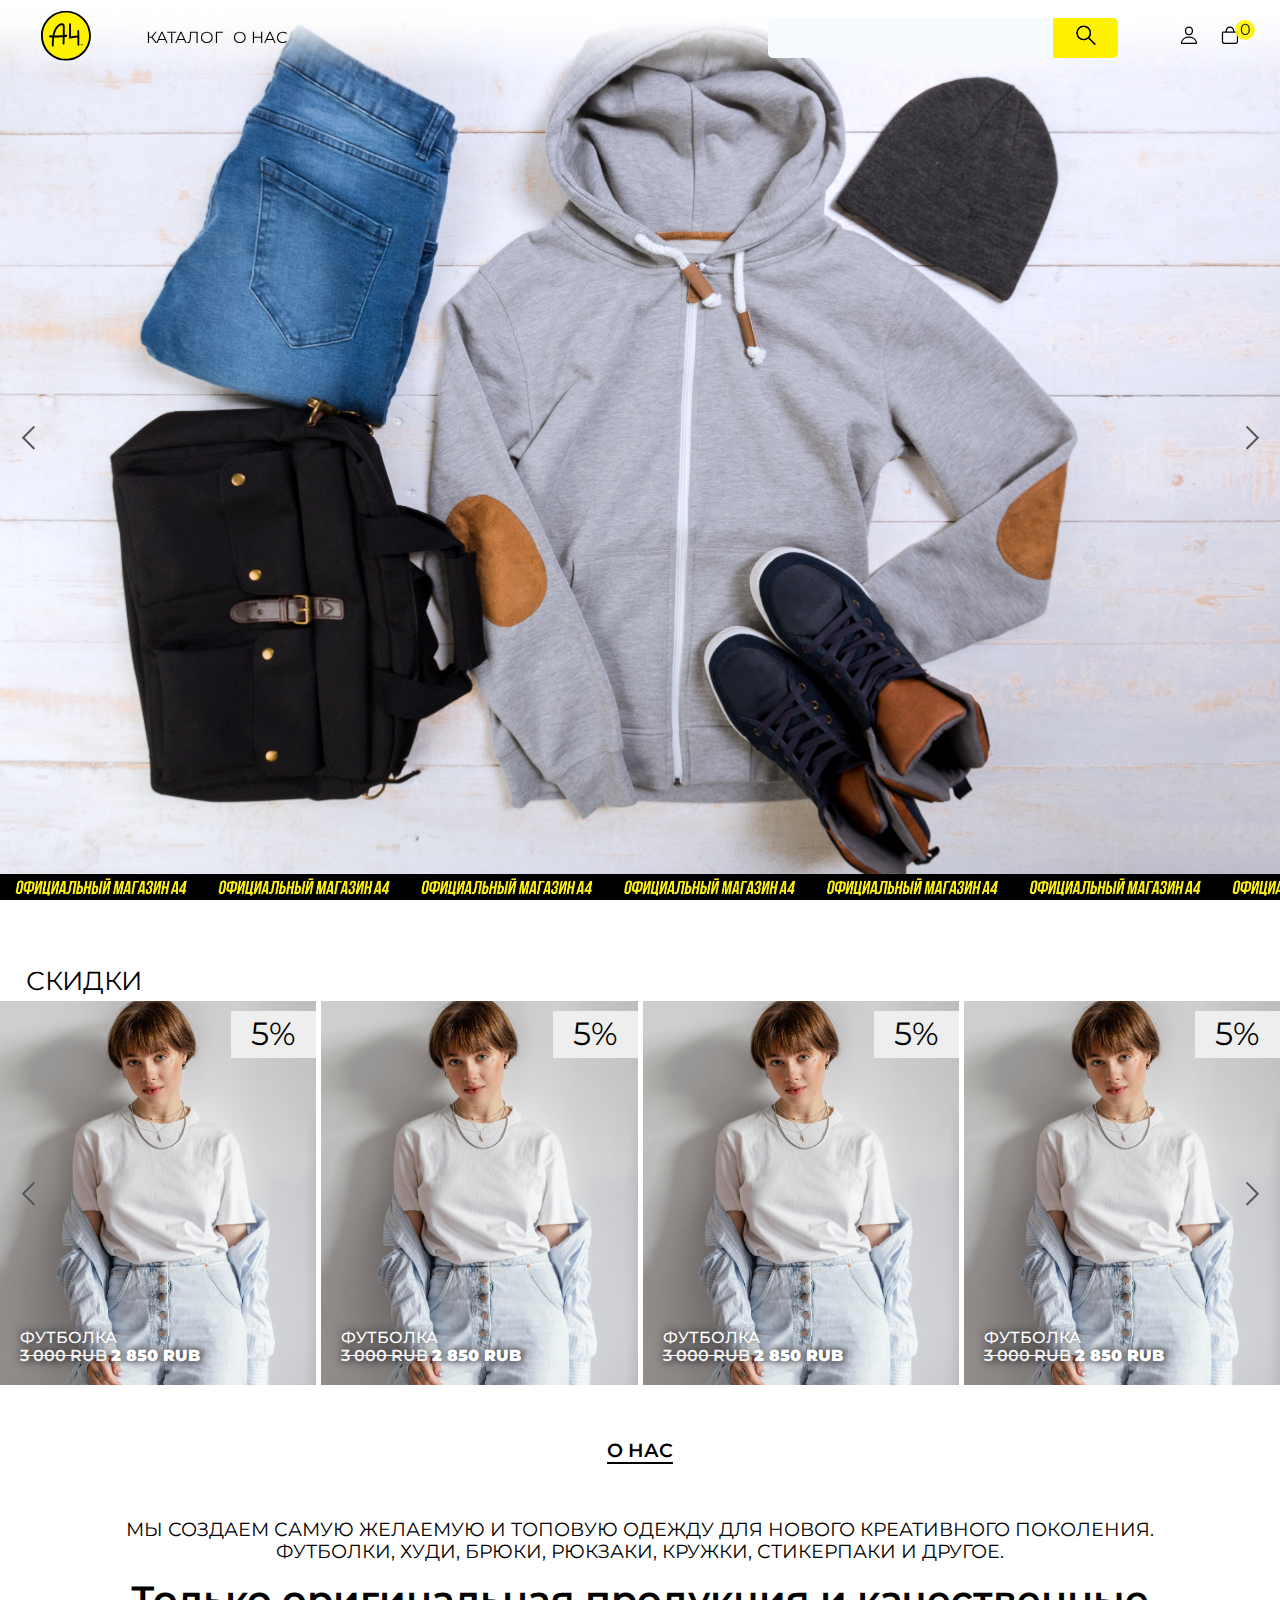
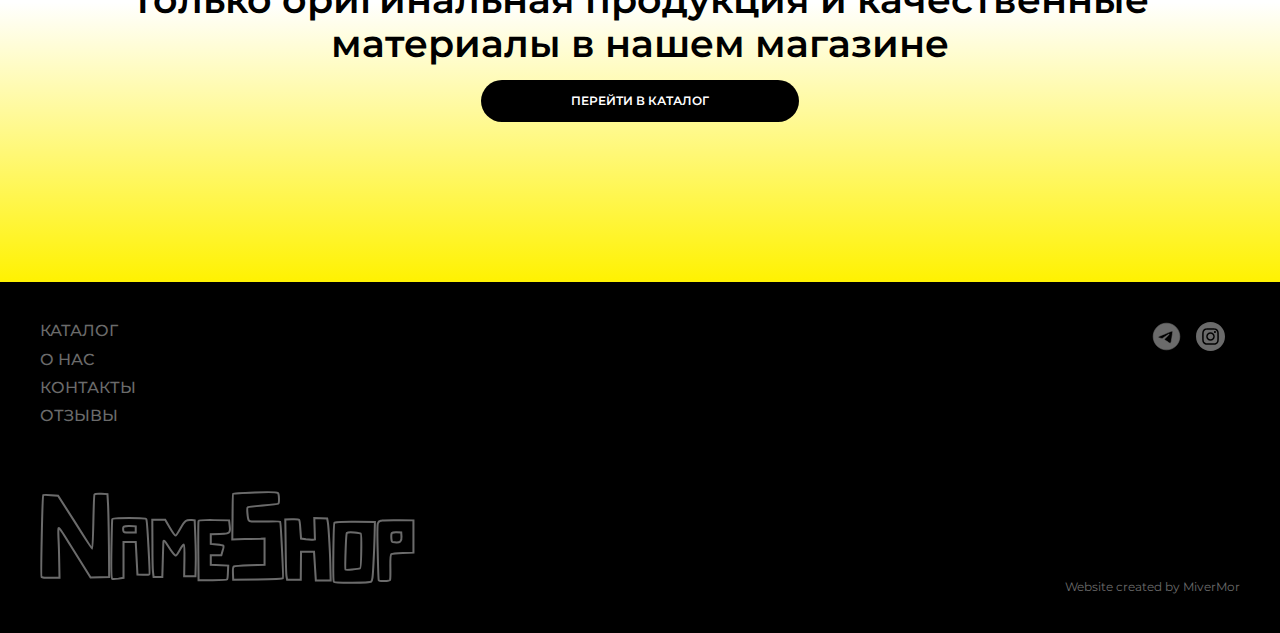
==== commit 4185985e: "add key functionalality" ====
--- a/index.html
+++ b/index.html
@@ -44,12 +44,13 @@
                 class="fav__user-icon"
               />
             </a>
-            <a href="#" class="fav__cart">
+            <a href="basket.html" class="fav__cart">
               <img
                 src="img/icon/shoppingCart.svg"
                 alt="Icon: cart"
                 class="fav__cart-icon"
               />
+              <span class="fav__cart--count">0</span>
             </a>
           </div>
           <!-- /.fav -->
@@ -96,9 +97,6 @@
         <button
           class="banners-slider__button banners-slider__button--next"
         ></button>
-
-        <!-- If we need scrollbar -->
-        <div class="swiper-scrollbar"></div>
       </div>
       <div class="running-line"></div>
     </section>
--- a/css/style.css
+++ b/css/style.css
@@ -477,9 +477,24 @@
 .fav__cart {
   width: 21px;
   margin-left: 20px;
+  position: relative;
 }
 .fav__cart-icon {
   width: 100%;
+}
+.fav__cart--count {
+  position: absolute;
+  top: -5px;
+  right: -15px;
+  border-radius: 50%;
+  background-color: #FFF200;
+  color: #000;
+  padding: 1px;
+  text-align: center;
+  width: 20px;
+  height: 20px;
+  font-size: 16px;
+  opacity: 0.9;
 }
 
 .banners {
@@ -1001,6 +1016,19 @@
   justify-content: center;
   margin: 30px 0;
 }
+.paginator__show {
+  font-size: 18px;
+  font-weight: 500;
+  color: #fff;
+  background-color: #000;
+  border: none;
+  border-radius: 7px;
+  padding: 10px 30px 10px 30px;
+  cursor: pointer;
+}
+.paginator__show:hover {
+  opacity: 0.7;
+}
 .paginator li {
   width: 30px;
   height: 30px;
@@ -1009,7 +1037,6 @@
   display: flex;
   align-items: center;
   justify-content: center;
-  font-family: "Montserrat-Medium";
   color: #A1A1A1;
 }
 .paginator li a {
@@ -1031,6 +1058,10 @@
 .paginator__current {
   border: 1px solid #A1A1A1;
   border-radius: 50%;
+}
+
+.none {
+  display: none;
 }
 
 .card-product {
@@ -1342,4 +1373,112 @@
   width: 100%;
   bottom: 0;
   left: 0;
+}
+
+.basket {
+  width: 80%;
+  display: flex;
+  flex-flow: column;
+  margin: 75px auto 40px auto;
+  gap: 10px;
+}
+.basket__title {
+  color: #000;
+  font-weight: 500;
+  font-size: 32px;
+}
+
+.cart {
+  display: flex;
+  flex-flow: column;
+  gap: 20px;
+  width: 80%;
+}
+.cart__product {
+  border: 2px solid #000;
+  display: flex;
+  justify-content: space-between;
+  align-items: center;
+  padding: 20px;
+  position: relative;
+}
+.cart__img {
+  margin: 0;
+  padding: 0;
+}
+.cart__img img {
+  width: 100px;
+}
+.cart__info {
+  display: flex;
+  flex-flow: column;
+  gap: 10px;
+}
+.cart__price {
+  display: flex;
+  flex-flow: column;
+  font-weight: 500;
+}
+.cart__block-btns {
+  width: 15%;
+  display: flex;
+  justify-content: space-between;
+  align-items: center;
+}
+.cart__minus, .cart__plus {
+  border: 1px solid black;
+  width: 40px;
+  text-align: center;
+  font-weight: 500;
+  font-size: 24px;
+}
+.cart__count {
+  font-weight: 500;
+  font-size: 24px;
+}
+.cart__del-card {
+  position: absolute;
+  top: 10px;
+  right: 10px;
+  width: 30px;
+  height: 30px;
+  display: flex;
+  justify-content: center;
+  align-items: center;
+  font-size: 24px;
+  color: black;
+  font-weight: bold;
+  cursor: pointer;
+}
+.cart__del-card:hover {
+  color: red;
+}
+
+.btn-send {
+  color: #fff;
+  background-color: #000;
+  line-height: 1em;
+  font-weight: 500;
+  font-size: 36px;
+  padding: 9px 20px 5px;
+  width: 40%;
+}
+.btn-send:hover {
+  opacity: 0.7;
+}
+
+.error {
+  margin: 20px auto;
+  width: 400px;
+  background-color: #606060;
+  color: #fff;
+  font-size: 20px;
+  padding: 30px;
+  border-radius: 15px;
+}
+.error p {
+  text-align: center;
+}
+.error p, .error a {
+  color: #fff;
 }/*# sourceMappingURL=style.css.map */